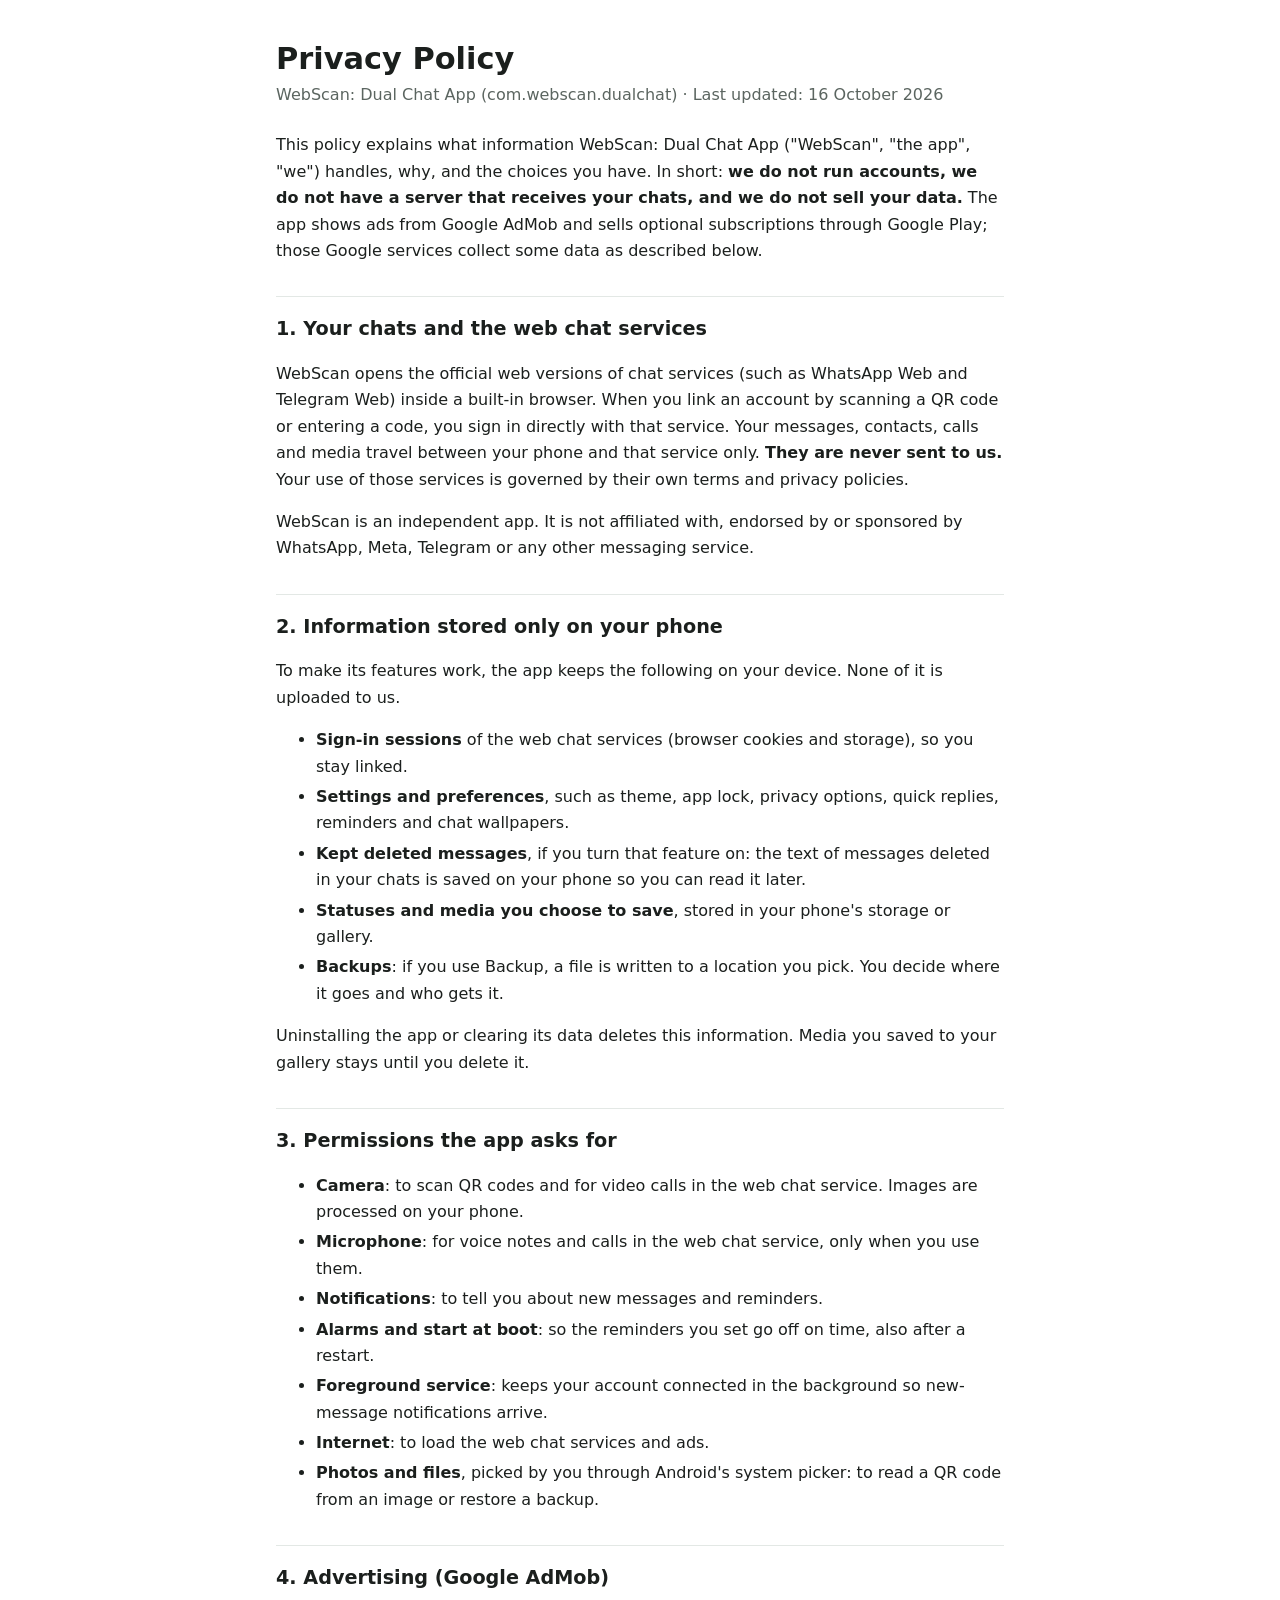
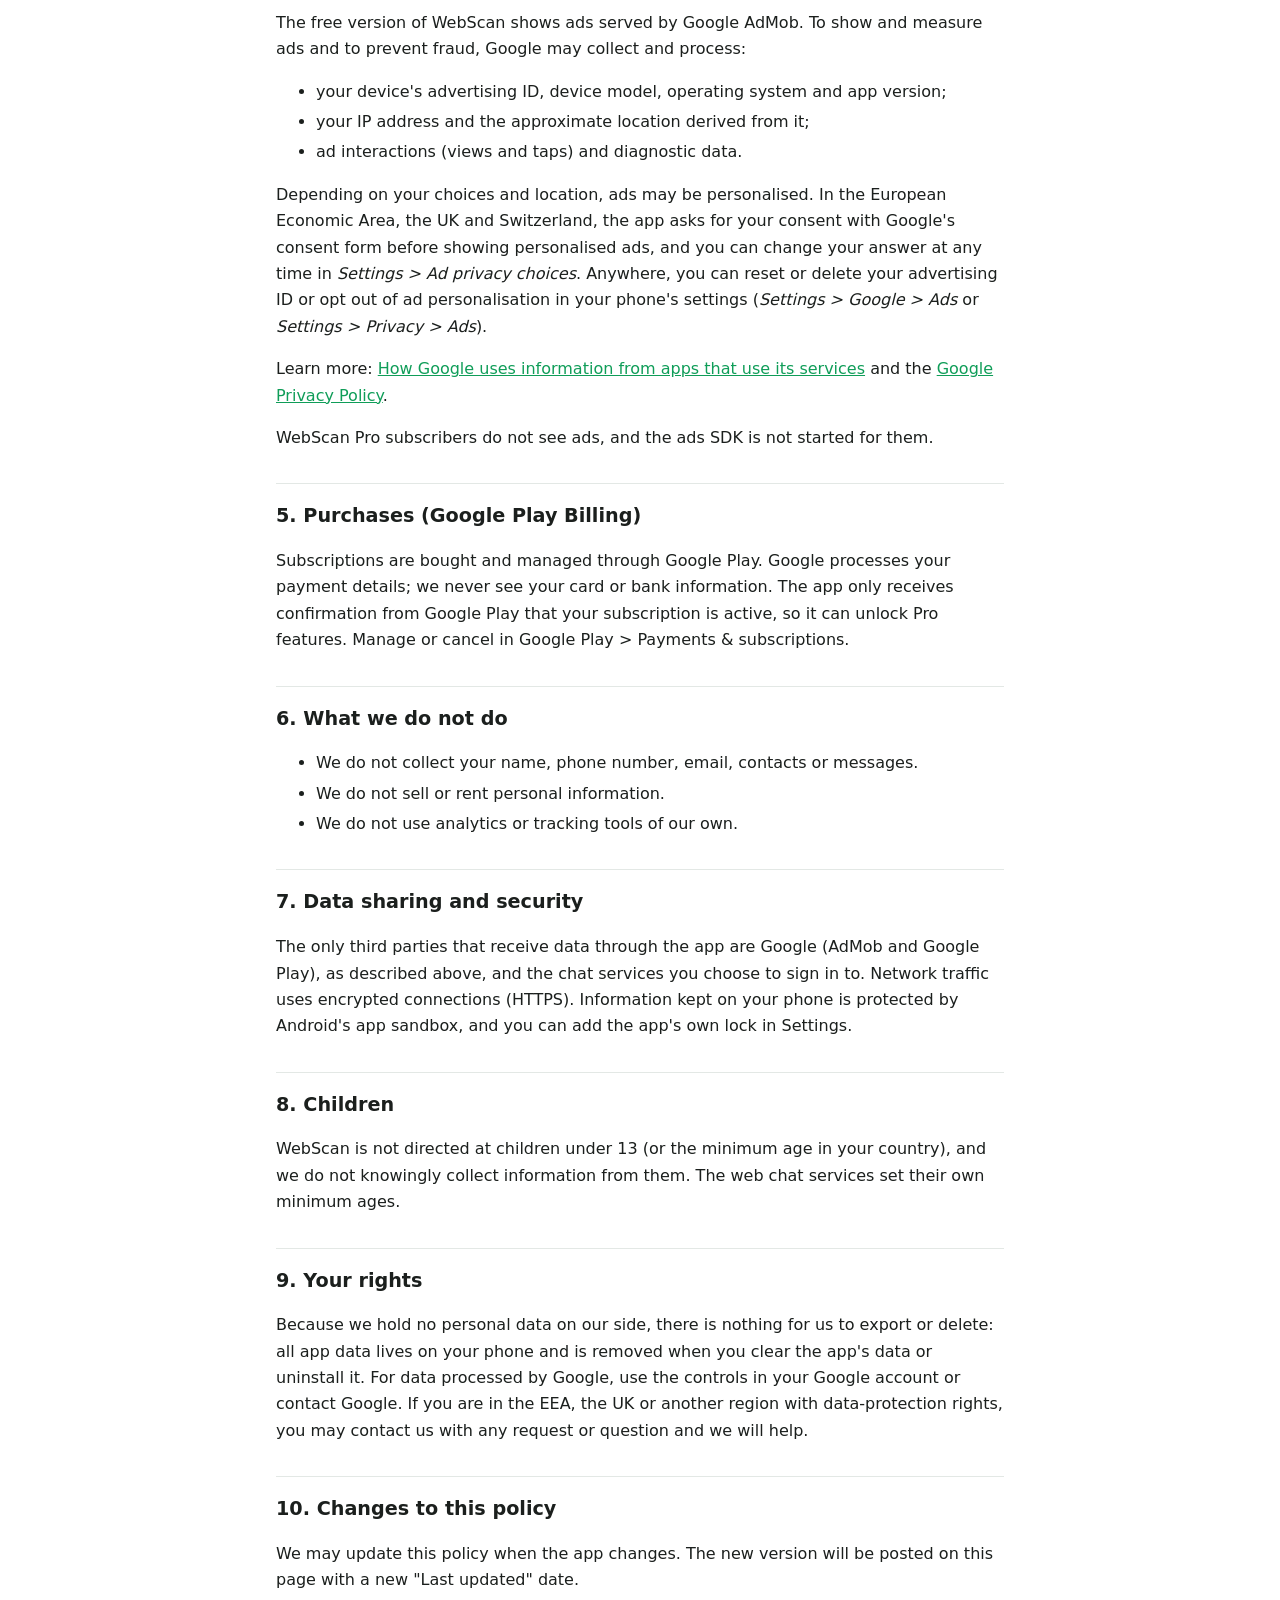
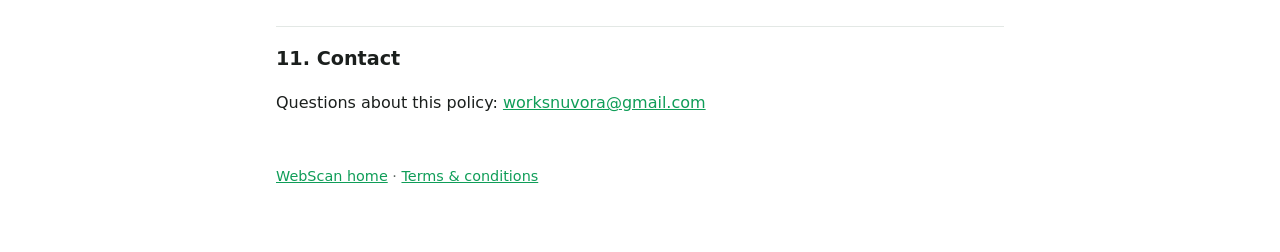
==== privacy-policy.html @ 8d680292 "Privacy policy, terms and home page for WebScan: Dual Chat App Co-Authored-By: Claude Opus 5.5 <nore" ====
<!doctype html>
<html lang="en">
<head>
<meta charset="utf-8">
<meta name="viewport" content="width=device-width, initial-scale=1">
<title>Privacy Policy – WebScan</title>
<link rel="stylesheet" href="style.css">
</head>
<body>
<main>
<h1>Privacy Policy</h1>
<p class="meta">WebScan: Dual Chat App (com.webscan.dualchat) · Last updated: 16 October 2026</p>

<p>This policy explains what information WebScan: Dual Chat App ("WebScan", "the app", "we") handles, why, and the choices you have. In short: <strong>we do not run accounts, we do not have a server that receives your chats, and we do not sell your data.</strong> The app shows ads from Google AdMob and sells optional subscriptions through Google Play; those Google services collect some data as described below.</p>

<h2>1. Your chats and the web chat services</h2>
<p>WebScan opens the official web versions of chat services (such as WhatsApp Web and Telegram Web) inside a built-in browser. When you link an account by scanning a QR code or entering a code, you sign in directly with that service. Your messages, contacts, calls and media travel between your phone and that service only. <strong>They are never sent to us.</strong> Your use of those services is governed by their own terms and privacy policies.</p>
<p>WebScan is an independent app. It is not affiliated with, endorsed by or sponsored by WhatsApp, Meta, Telegram or any other messaging service.</p>

<h2>2. Information stored only on your phone</h2>
<p>To make its features work, the app keeps the following on your device. None of it is uploaded to us.</p>
<ul>
<li><strong>Sign-in sessions</strong> of the web chat services (browser cookies and storage), so you stay linked.</li>
<li><strong>Settings and preferences</strong>, such as theme, app lock, privacy options, quick replies, reminders and chat wallpapers.</li>
<li><strong>Kept deleted messages</strong>, if you turn that feature on: the text of messages deleted in your chats is saved on your phone so you can read it later.</li>
<li><strong>Statuses and media you choose to save</strong>, stored in your phone's storage or gallery.</li>
<li><strong>Backups</strong>: if you use Backup, a file is written to a location you pick. You decide where it goes and who gets it.</li>
</ul>
<p>Uninstalling the app or clearing its data deletes this information. Media you saved to your gallery stays until you delete it.</p>

<h2>3. Permissions the app asks for</h2>
<ul>
<li><strong>Camera</strong>: to scan QR codes and for video calls in the web chat service. Images are processed on your phone.</li>
<li><strong>Microphone</strong>: for voice notes and calls in the web chat service, only when you use them.</li>
<li><strong>Notifications</strong>: to tell you about new messages and reminders.</li>
<li><strong>Alarms and start at boot</strong>: so the reminders you set go off on time, also after a restart.</li>
<li><strong>Foreground service</strong>: keeps your account connected in the background so new-message notifications arrive.</li>
<li><strong>Internet</strong>: to load the web chat services and ads.</li>
<li><strong>Photos and files</strong>, picked by you through Android's system picker: to read a QR code from an image or restore a backup.</li>
</ul>

<h2>4. Advertising (Google AdMob)</h2>
<p>The free version of WebScan shows ads served by Google AdMob. To show and measure ads and to prevent fraud, Google may collect and process:</p>
<ul>
<li>your device's advertising ID, device model, operating system and app version;</li>
<li>your IP address and the approximate location derived from it;</li>
<li>ad interactions (views and taps) and diagnostic data.</li>
</ul>
<p>Depending on your choices and location, ads may be personalised. In the European Economic Area, the UK and Switzerland, the app asks for your consent with Google's consent form before showing personalised ads, and you can change your answer at any time in <em>Settings &gt; Ad privacy choices</em>. Anywhere, you can reset or delete your advertising ID or opt out of ad personalisation in your phone's settings (<em>Settings &gt; Google &gt; Ads</em> or <em>Settings &gt; Privacy &gt; Ads</em>).</p>
<p>Learn more: <a href="https://policies.google.com/technologies/partner-sites">How Google uses information from apps that use its services</a> and the <a href="https://policies.google.com/privacy">Google Privacy Policy</a>.</p>
<p>WebScan Pro subscribers do not see ads, and the ads SDK is not started for them.</p>

<h2>5. Purchases (Google Play Billing)</h2>
<p>Subscriptions are bought and managed through Google Play. Google processes your payment details; we never see your card or bank information. The app only receives confirmation from Google Play that your subscription is active, so it can unlock Pro features. Manage or cancel in Google Play &gt; Payments &amp; subscriptions.</p>

<h2>6. What we do not do</h2>
<ul>
<li>We do not collect your name, phone number, email, contacts or messages.</li>
<li>We do not sell or rent personal information.</li>
<li>We do not use analytics or tracking tools of our own.</li>
</ul>

<h2>7. Data sharing and security</h2>
<p>The only third parties that receive data through the app are Google (AdMob and Google Play), as described above, and the chat services you choose to sign in to. Network traffic uses encrypted connections (HTTPS). Information kept on your phone is protected by Android's app sandbox, and you can add the app's own lock in Settings.</p>

<h2>8. Children</h2>
<p>WebScan is not directed at children under 13 (or the minimum age in your country), and we do not knowingly collect information from them. The web chat services set their own minimum ages.</p>

<h2>9. Your rights</h2>
<p>Because we hold no personal data on our side, there is nothing for us to export or delete: all app data lives on your phone and is removed when you clear the app's data or uninstall it. For data processed by Google, use the controls in your Google account or contact Google. If you are in the EEA, the UK or another region with data-protection rights, you may contact us with any request or question and we will help.</p>

<h2>10. Changes to this policy</h2>
<p>We may update this policy when the app changes. The new version will be posted on this page with a new "Last updated" date.</p>

<h2>11. Contact</h2>
<p>Questions about this policy: <a href="mailto:worksnuvora@gmail.com">worksnuvora@gmail.com</a></p>

<footer><a href="index.html">WebScan home</a> · <a href="terms.html">Terms &amp; conditions</a></footer>
</main>
</body>
</html>
---- style.css ----
:root{--bg:#ffffff;--fg:#1b1f1d;--muted:#5b6560;--accent:#0f9d58;--line:#e3e8e5}
@media (prefers-color-scheme:dark){:root{--bg:#101412;--fg:#e6ebe8;--muted:#9aa6a0;--accent:#3ddc84;--line:#26302b}}
*{box-sizing:border-box}
body{margin:0;background:var(--bg);color:var(--fg);font:16px/1.65 system-ui,-apple-system,"Segoe UI",Roboto,sans-serif}
main{max-width:760px;margin:0 auto;padding:40px 16px 64px}
h1{font-size:1.9rem;line-height:1.25;margin:0 0 4px}
h2{font-size:1.2rem;margin:32px 0 8px;padding-top:16px;border-top:1px solid var(--line)}
.meta{color:var(--muted);margin:0 0 24px}
a{color:var(--accent)}
li{margin:4px 0}
footer{margin-top:48px;color:var(--muted);font-size:.9rem}
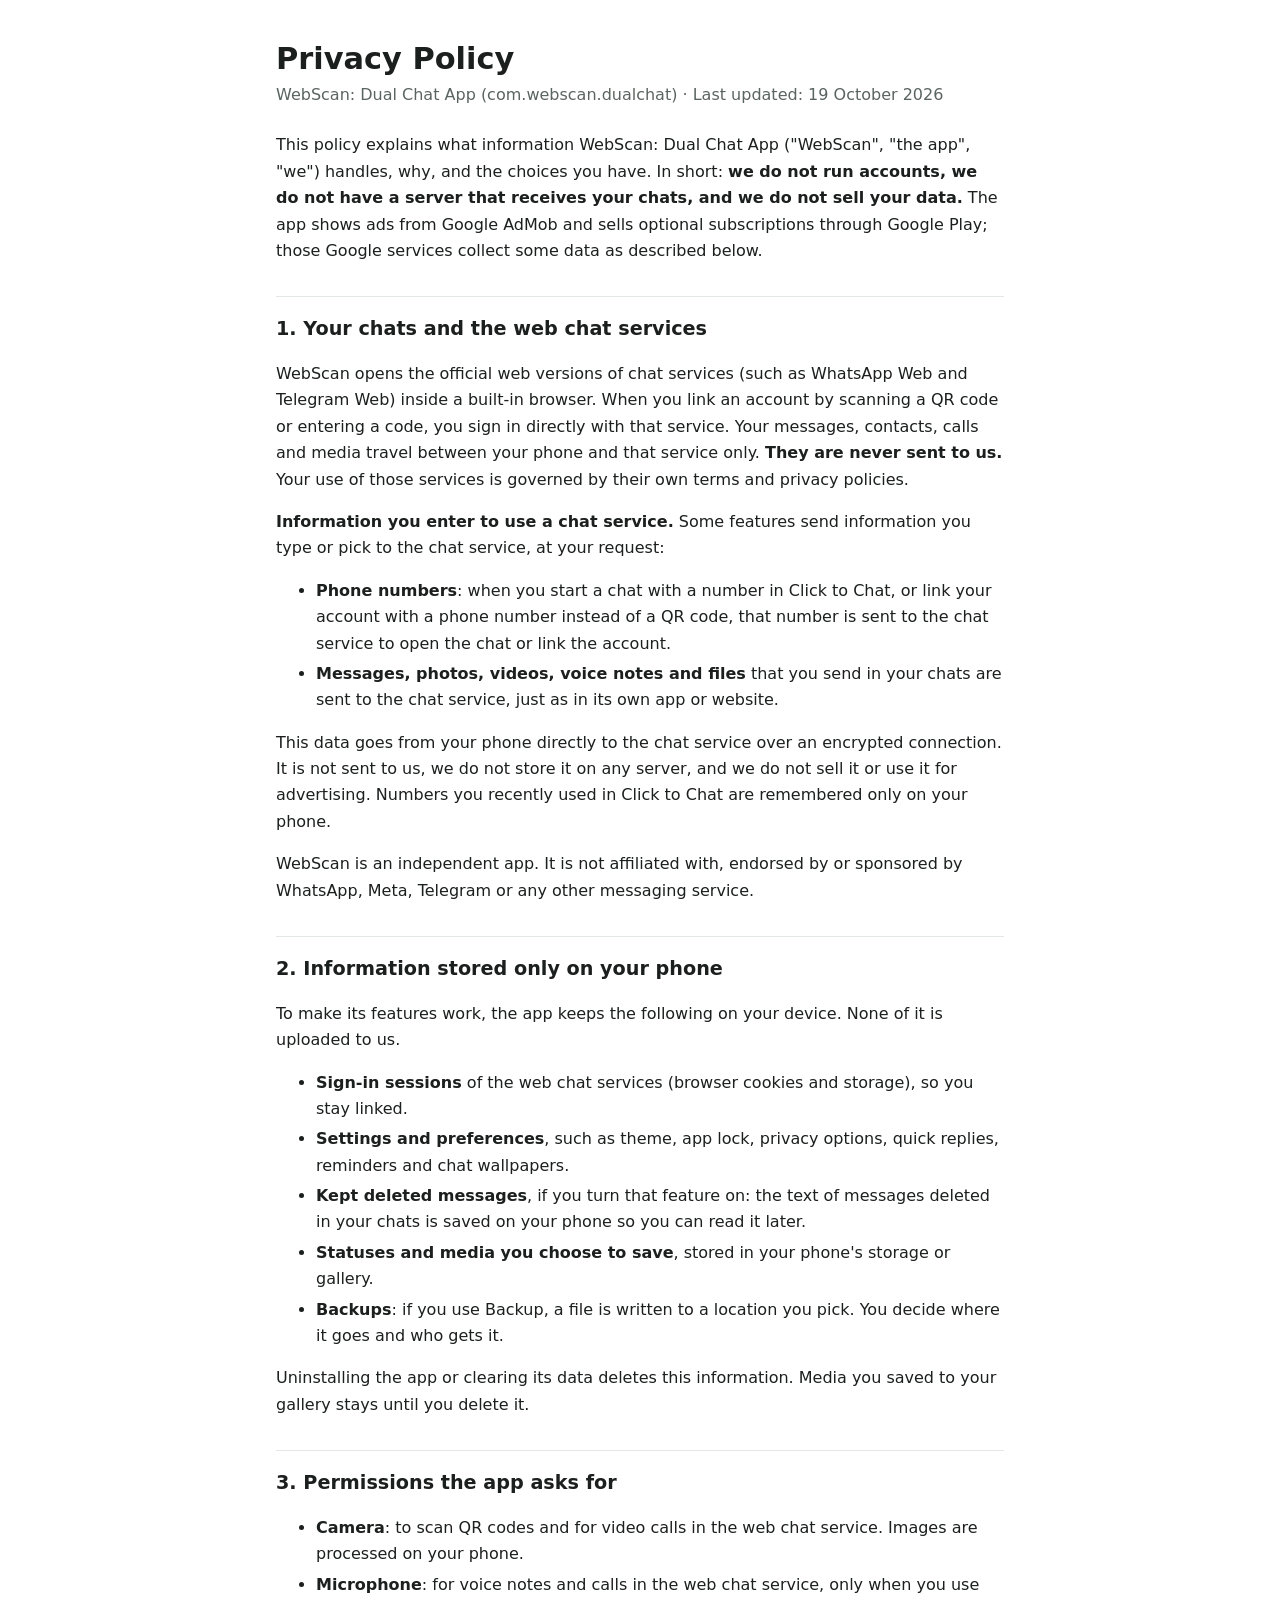
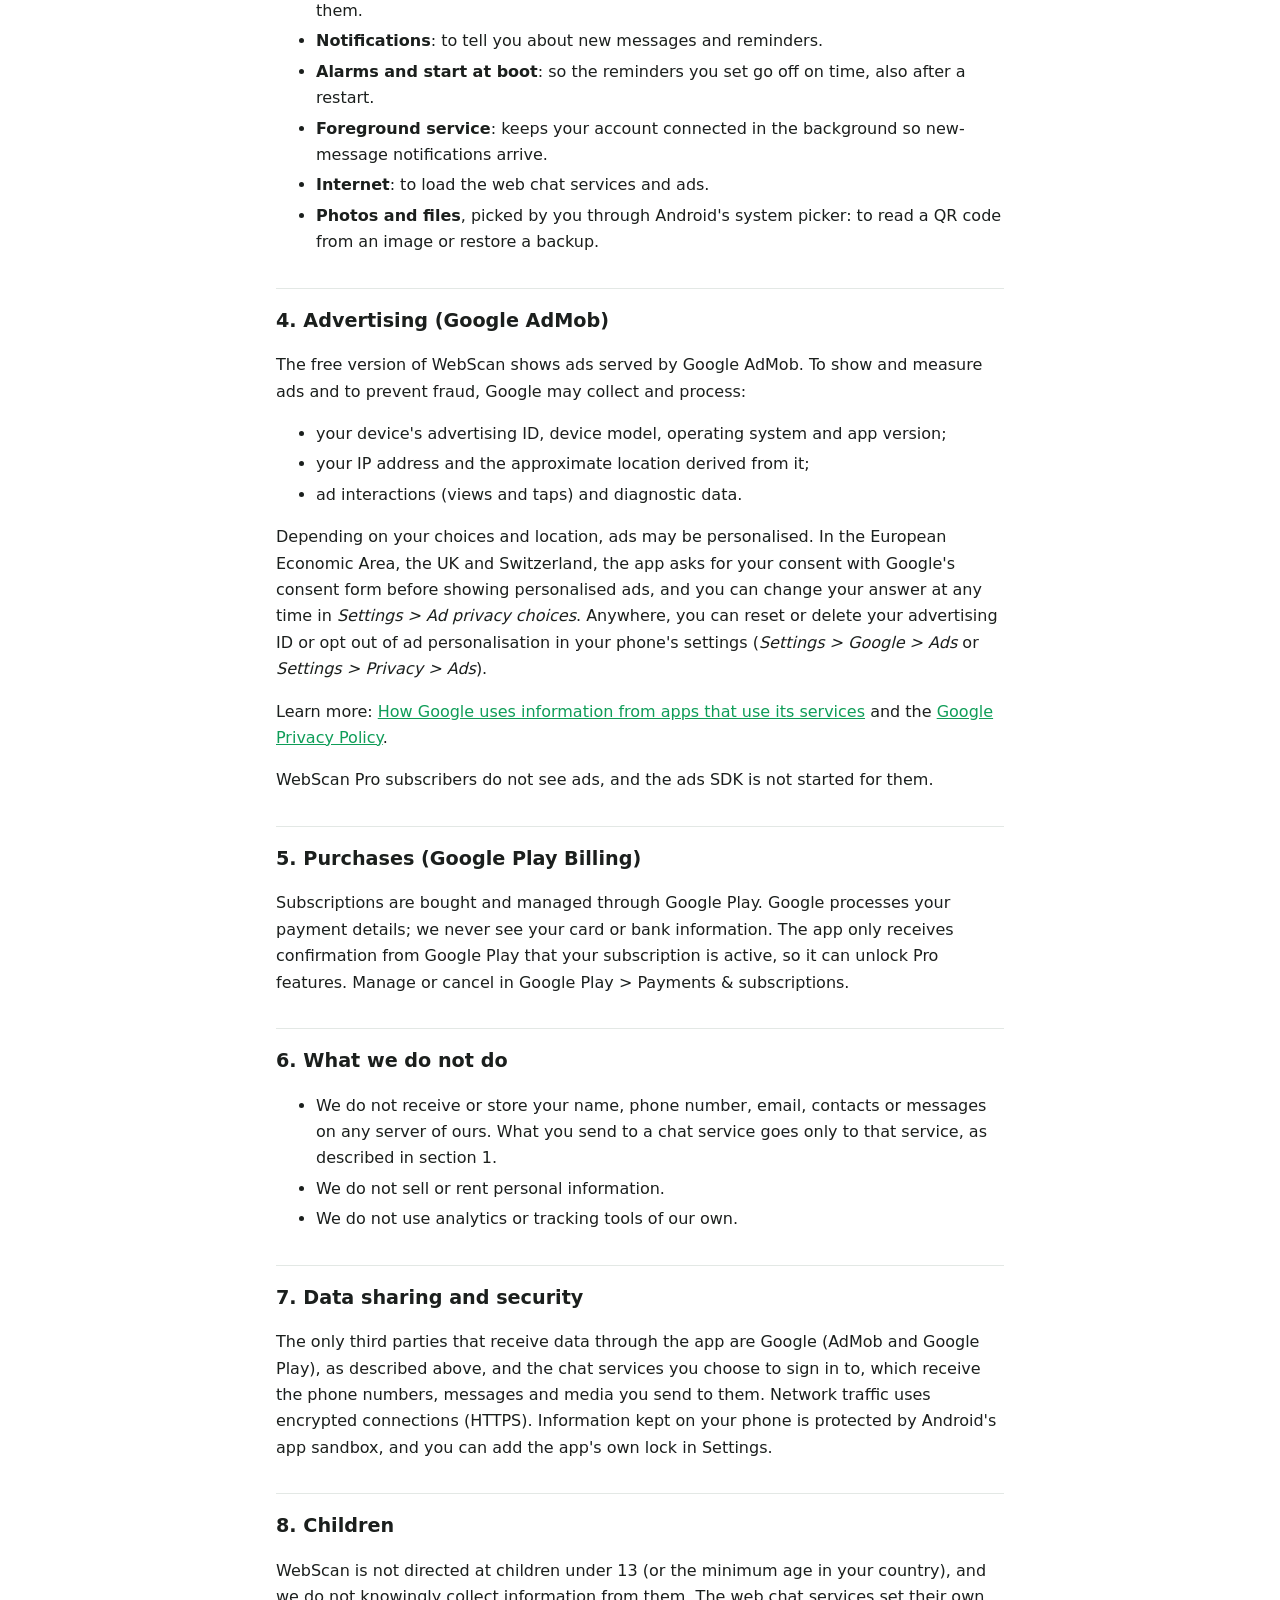
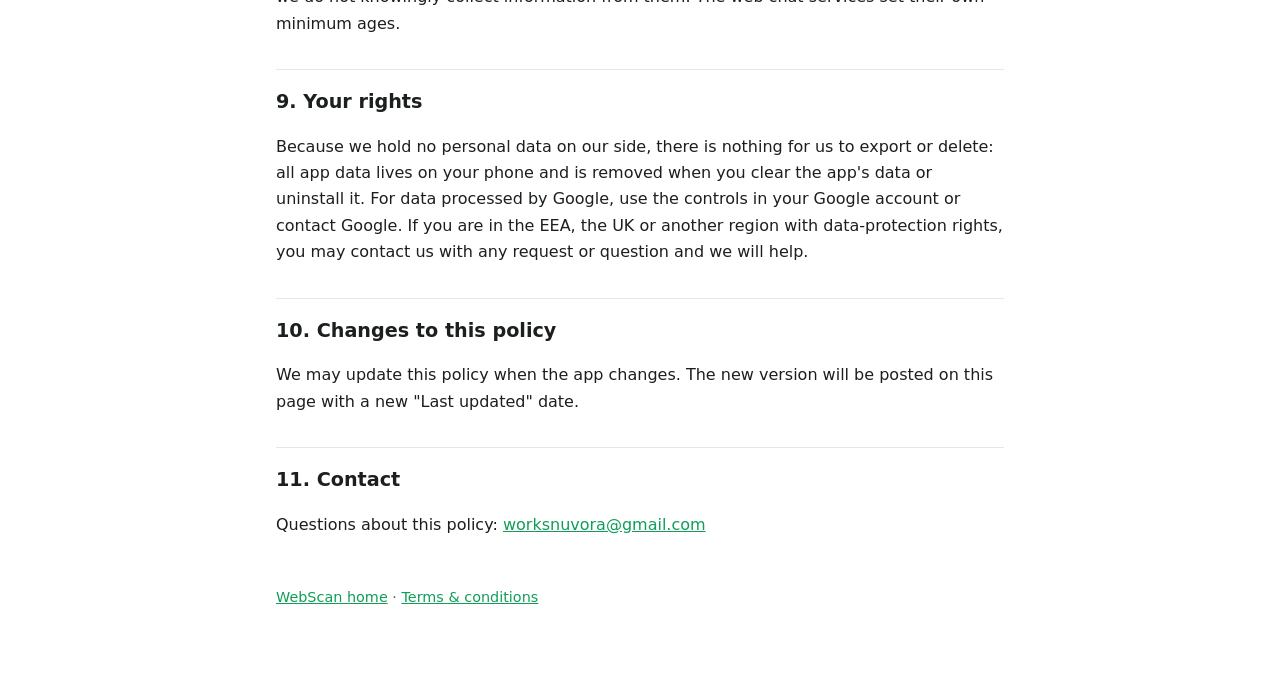
==== commit 6543e03d: "Privacy policy: disclose phone numbers, messages and media sent to the chat service at the user's re" ====
--- a/privacy-policy.html
+++ b/privacy-policy.html
@@ -9,12 +9,18 @@
 <body>
 <main>
 <h1>Privacy Policy</h1>
-<p class="meta">WebScan: Dual Chat App (com.webscan.dualchat) · Last updated: 16 October 2026</p>
+<p class="meta">WebScan: Dual Chat App (com.webscan.dualchat) · Last updated: 19 October 2026</p>
 
 <p>This policy explains what information WebScan: Dual Chat App ("WebScan", "the app", "we") handles, why, and the choices you have. In short: <strong>we do not run accounts, we do not have a server that receives your chats, and we do not sell your data.</strong> The app shows ads from Google AdMob and sells optional subscriptions through Google Play; those Google services collect some data as described below.</p>
 
 <h2>1. Your chats and the web chat services</h2>
 <p>WebScan opens the official web versions of chat services (such as WhatsApp Web and Telegram Web) inside a built-in browser. When you link an account by scanning a QR code or entering a code, you sign in directly with that service. Your messages, contacts, calls and media travel between your phone and that service only. <strong>They are never sent to us.</strong> Your use of those services is governed by their own terms and privacy policies.</p>
+<p><strong>Information you enter to use a chat service.</strong> Some features send information you type or pick to the chat service, at your request:</p>
+<ul>
+<li><strong>Phone numbers</strong>: when you start a chat with a number in Click to Chat, or link your account with a phone number instead of a QR code, that number is sent to the chat service to open the chat or link the account.</li>
+<li><strong>Messages, photos, videos, voice notes and files</strong> that you send in your chats are sent to the chat service, just as in its own app or website.</li>
+</ul>
+<p>This data goes from your phone directly to the chat service over an encrypted connection. It is not sent to us, we do not store it on any server, and we do not sell it or use it for advertising. Numbers you recently used in Click to Chat are remembered only on your phone.</p>
 <p>WebScan is an independent app. It is not affiliated with, endorsed by or sponsored by WhatsApp, Meta, Telegram or any other messaging service.</p>
 
 <h2>2. Information stored only on your phone</h2>
@@ -55,13 +61,13 @@
 
 <h2>6. What we do not do</h2>
 <ul>
-<li>We do not collect your name, phone number, email, contacts or messages.</li>
+<li>We do not receive or store your name, phone number, email, contacts or messages on any server of ours. What you send to a chat service goes only to that service, as described in section 1.</li>
 <li>We do not sell or rent personal information.</li>
 <li>We do not use analytics or tracking tools of our own.</li>
 </ul>
 
 <h2>7. Data sharing and security</h2>
-<p>The only third parties that receive data through the app are Google (AdMob and Google Play), as described above, and the chat services you choose to sign in to. Network traffic uses encrypted connections (HTTPS). Information kept on your phone is protected by Android's app sandbox, and you can add the app's own lock in Settings.</p>
+<p>The only third parties that receive data through the app are Google (AdMob and Google Play), as described above, and the chat services you choose to sign in to, which receive the phone numbers, messages and media you send to them. Network traffic uses encrypted connections (HTTPS). Information kept on your phone is protected by Android's app sandbox, and you can add the app's own lock in Settings.</p>
 
 <h2>8. Children</h2>
 <p>WebScan is not directed at children under 13 (or the minimum age in your country), and we do not knowingly collect information from them. The web chat services set their own minimum ages.</p>
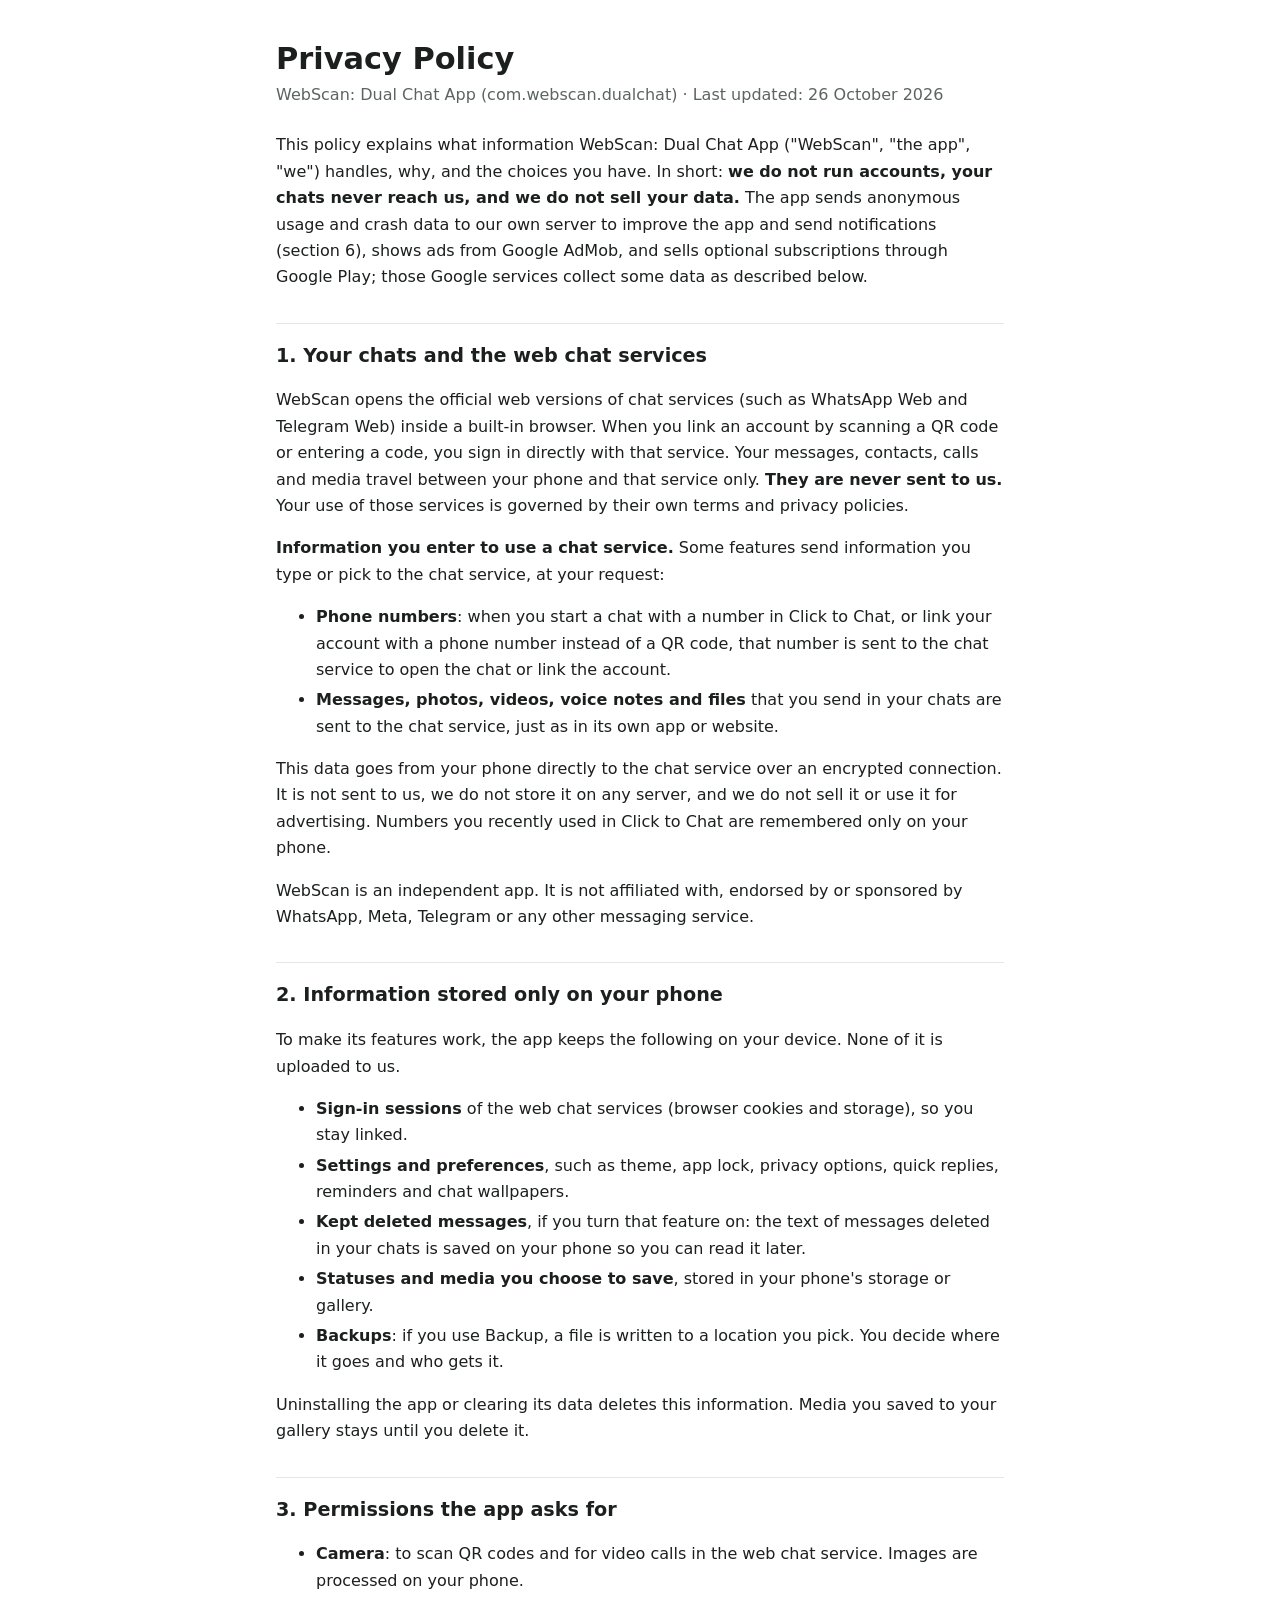
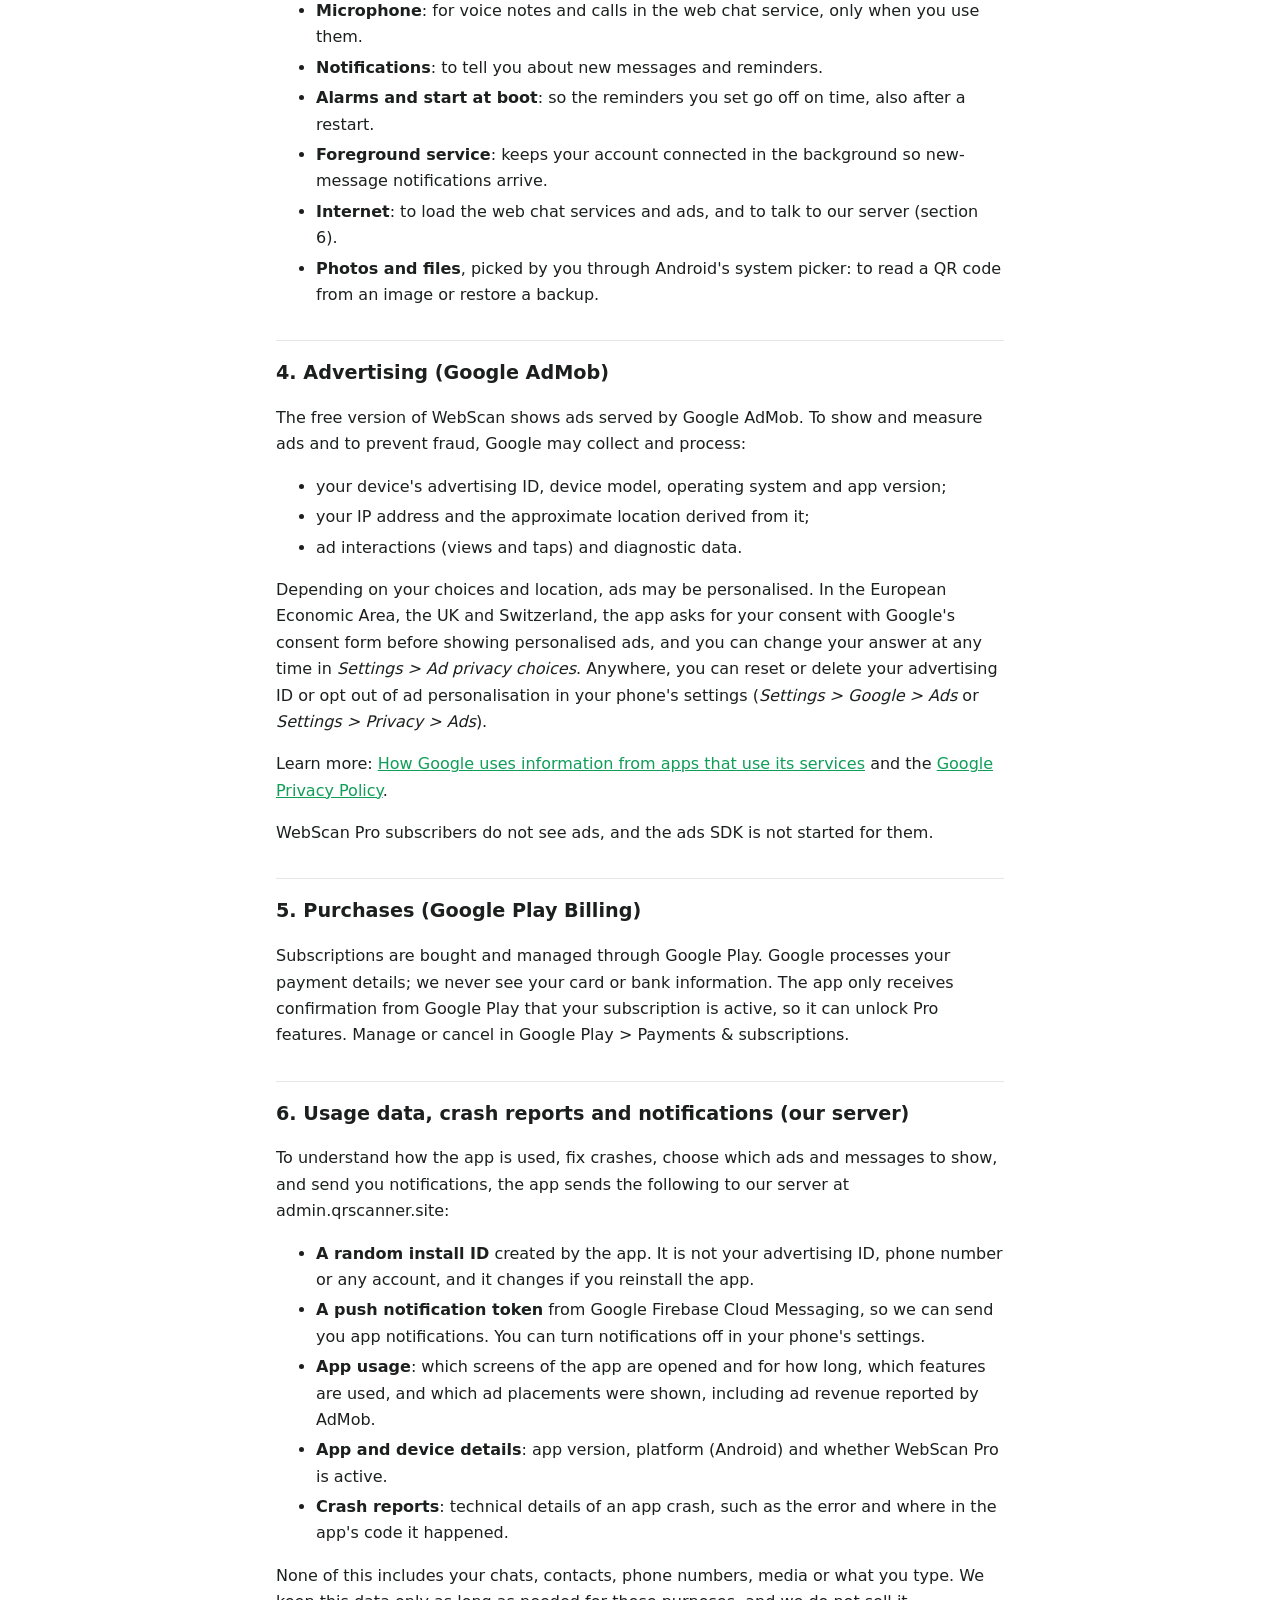
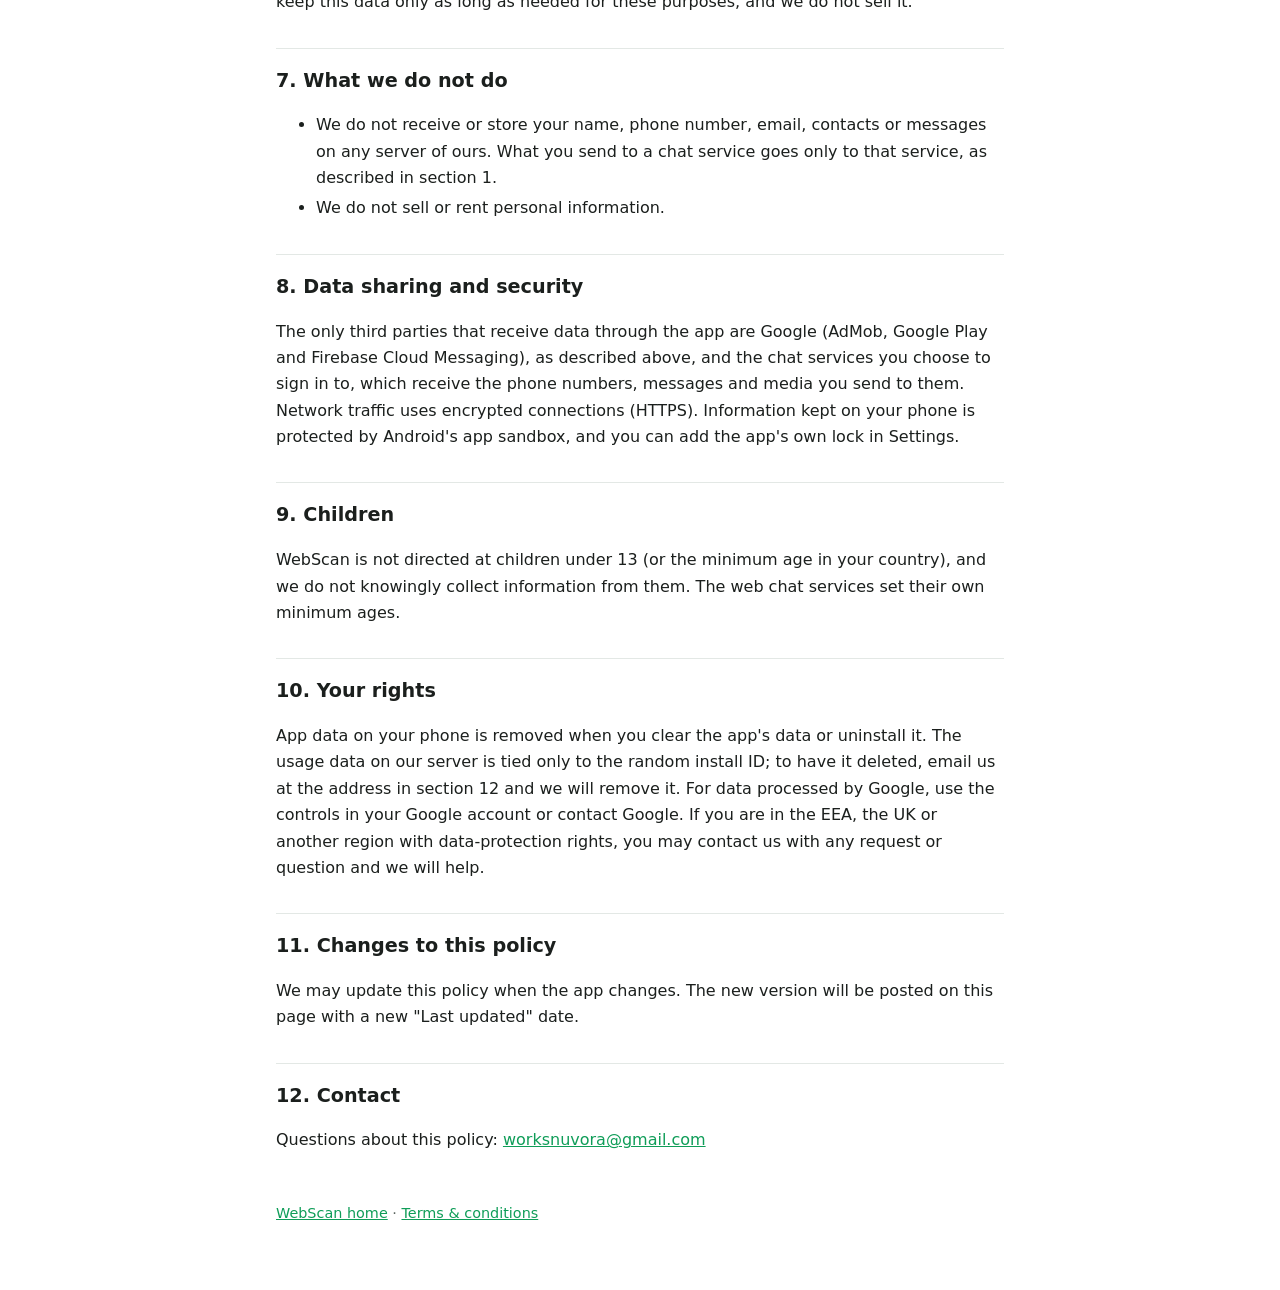
==== commit ef61cb19: "Privacy policy: usage data, crash reports and push notifications sent to the app's server Co-Authore" ====
--- a/privacy-policy.html
+++ b/privacy-policy.html
@@ -9,9 +9,9 @@
 <body>
 <main>
 <h1>Privacy Policy</h1>
-<p class="meta">WebScan: Dual Chat App (com.webscan.dualchat) · Last updated: 19 October 2026</p>
+<p class="meta">WebScan: Dual Chat App (com.webscan.dualchat) · Last updated: 26 October 2026</p>
 
-<p>This policy explains what information WebScan: Dual Chat App ("WebScan", "the app", "we") handles, why, and the choices you have. In short: <strong>we do not run accounts, we do not have a server that receives your chats, and we do not sell your data.</strong> The app shows ads from Google AdMob and sells optional subscriptions through Google Play; those Google services collect some data as described below.</p>
+<p>This policy explains what information WebScan: Dual Chat App ("WebScan", "the app", "we") handles, why, and the choices you have. In short: <strong>we do not run accounts, your chats never reach us, and we do not sell your data.</strong> The app sends anonymous usage and crash data to our own server to improve the app and send notifications (section 6), shows ads from Google AdMob, and sells optional subscriptions through Google Play; those Google services collect some data as described below.</p>
 
 <h2>1. Your chats and the web chat services</h2>
 <p>WebScan opens the official web versions of chat services (such as WhatsApp Web and Telegram Web) inside a built-in browser. When you link an account by scanning a QR code or entering a code, you sign in directly with that service. Your messages, contacts, calls and media travel between your phone and that service only. <strong>They are never sent to us.</strong> Your use of those services is governed by their own terms and privacy policies.</p>
@@ -41,7 +41,7 @@
 <li><strong>Notifications</strong>: to tell you about new messages and reminders.</li>
 <li><strong>Alarms and start at boot</strong>: so the reminders you set go off on time, also after a restart.</li>
 <li><strong>Foreground service</strong>: keeps your account connected in the background so new-message notifications arrive.</li>
-<li><strong>Internet</strong>: to load the web chat services and ads.</li>
+<li><strong>Internet</strong>: to load the web chat services and ads, and to talk to our server (section 6).</li>
 <li><strong>Photos and files</strong>, picked by you through Android's system picker: to read a QR code from an image or restore a backup.</li>
 </ul>
 
@@ -59,26 +59,36 @@
 <h2>5. Purchases (Google Play Billing)</h2>
 <p>Subscriptions are bought and managed through Google Play. Google processes your payment details; we never see your card or bank information. The app only receives confirmation from Google Play that your subscription is active, so it can unlock Pro features. Manage or cancel in Google Play &gt; Payments &amp; subscriptions.</p>
 
-<h2>6. What we do not do</h2>
+<h2>6. Usage data, crash reports and notifications (our server)</h2>
+<p>To understand how the app is used, fix crashes, choose which ads and messages to show, and send you notifications, the app sends the following to our server at admin.qrscanner.site:</p>
+<ul>
+<li><strong>A random install ID</strong> created by the app. It is not your advertising ID, phone number or any account, and it changes if you reinstall the app.</li>
+<li><strong>A push notification token</strong> from Google Firebase Cloud Messaging, so we can send you app notifications. You can turn notifications off in your phone's settings.</li>
+<li><strong>App usage</strong>: which screens of the app are opened and for how long, which features are used, and which ad placements were shown, including ad revenue reported by AdMob.</li>
+<li><strong>App and device details</strong>: app version, platform (Android) and whether WebScan Pro is active.</li>
+<li><strong>Crash reports</strong>: technical details of an app crash, such as the error and where in the app's code it happened.</li>
+</ul>
+<p>None of this includes your chats, contacts, phone numbers, media or what you type. We keep this data only as long as needed for these purposes, and we do not sell it.</p>
+
+<h2>7. What we do not do</h2>
 <ul>
 <li>We do not receive or store your name, phone number, email, contacts or messages on any server of ours. What you send to a chat service goes only to that service, as described in section 1.</li>
 <li>We do not sell or rent personal information.</li>
-<li>We do not use analytics or tracking tools of our own.</li>
 </ul>
 
-<h2>7. Data sharing and security</h2>
-<p>The only third parties that receive data through the app are Google (AdMob and Google Play), as described above, and the chat services you choose to sign in to, which receive the phone numbers, messages and media you send to them. Network traffic uses encrypted connections (HTTPS). Information kept on your phone is protected by Android's app sandbox, and you can add the app's own lock in Settings.</p>
+<h2>8. Data sharing and security</h2>
+<p>The only third parties that receive data through the app are Google (AdMob, Google Play and Firebase Cloud Messaging), as described above, and the chat services you choose to sign in to, which receive the phone numbers, messages and media you send to them. Network traffic uses encrypted connections (HTTPS). Information kept on your phone is protected by Android's app sandbox, and you can add the app's own lock in Settings.</p>
 
-<h2>8. Children</h2>
+<h2>9. Children</h2>
 <p>WebScan is not directed at children under 13 (or the minimum age in your country), and we do not knowingly collect information from them. The web chat services set their own minimum ages.</p>
 
-<h2>9. Your rights</h2>
-<p>Because we hold no personal data on our side, there is nothing for us to export or delete: all app data lives on your phone and is removed when you clear the app's data or uninstall it. For data processed by Google, use the controls in your Google account or contact Google. If you are in the EEA, the UK or another region with data-protection rights, you may contact us with any request or question and we will help.</p>
+<h2>10. Your rights</h2>
+<p>App data on your phone is removed when you clear the app's data or uninstall it. The usage data on our server is tied only to the random install ID; to have it deleted, email us at the address in section 12 and we will remove it. For data processed by Google, use the controls in your Google account or contact Google. If you are in the EEA, the UK or another region with data-protection rights, you may contact us with any request or question and we will help.</p>
 
-<h2>10. Changes to this policy</h2>
+<h2>11. Changes to this policy</h2>
 <p>We may update this policy when the app changes. The new version will be posted on this page with a new "Last updated" date.</p>
 
-<h2>11. Contact</h2>
+<h2>12. Contact</h2>
 <p>Questions about this policy: <a href="mailto:worksnuvora@gmail.com">worksnuvora@gmail.com</a></p>
 
 <footer><a href="index.html">WebScan home</a> · <a href="terms.html">Terms &amp; conditions</a></footer>
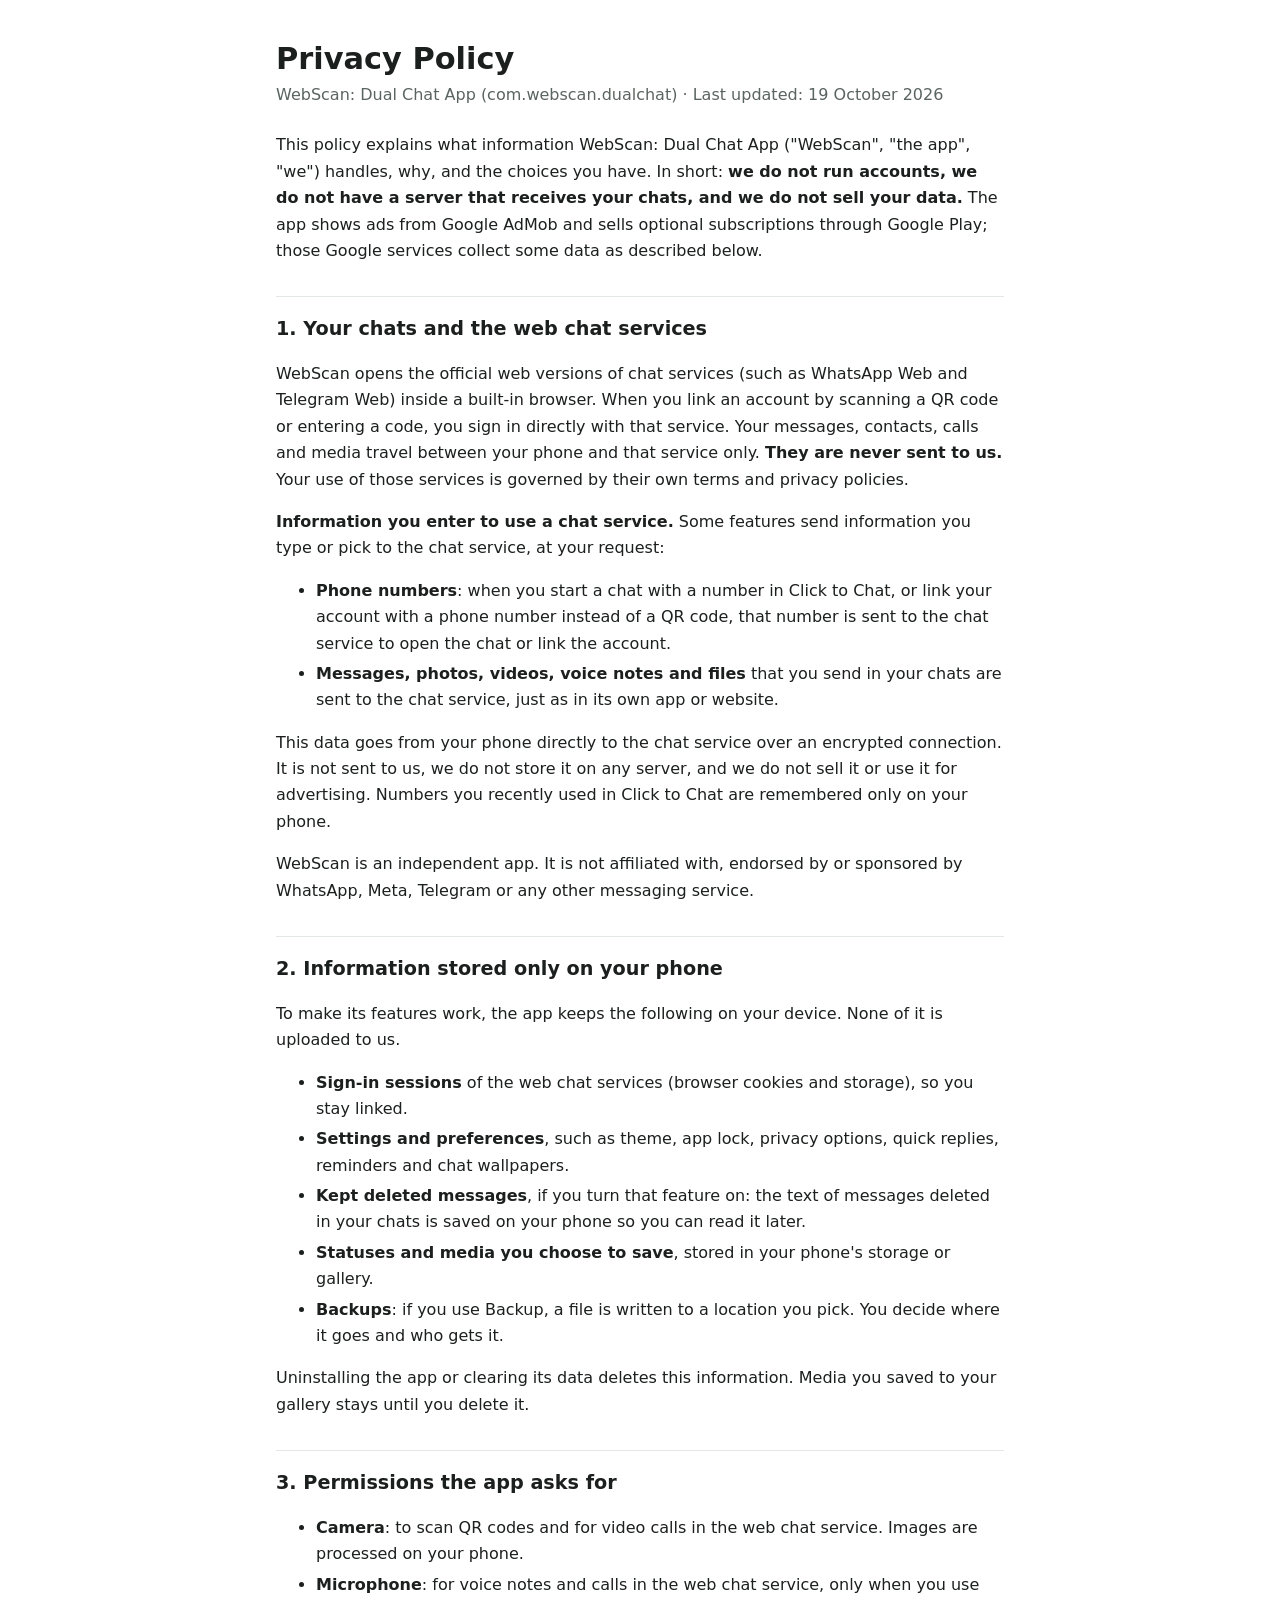
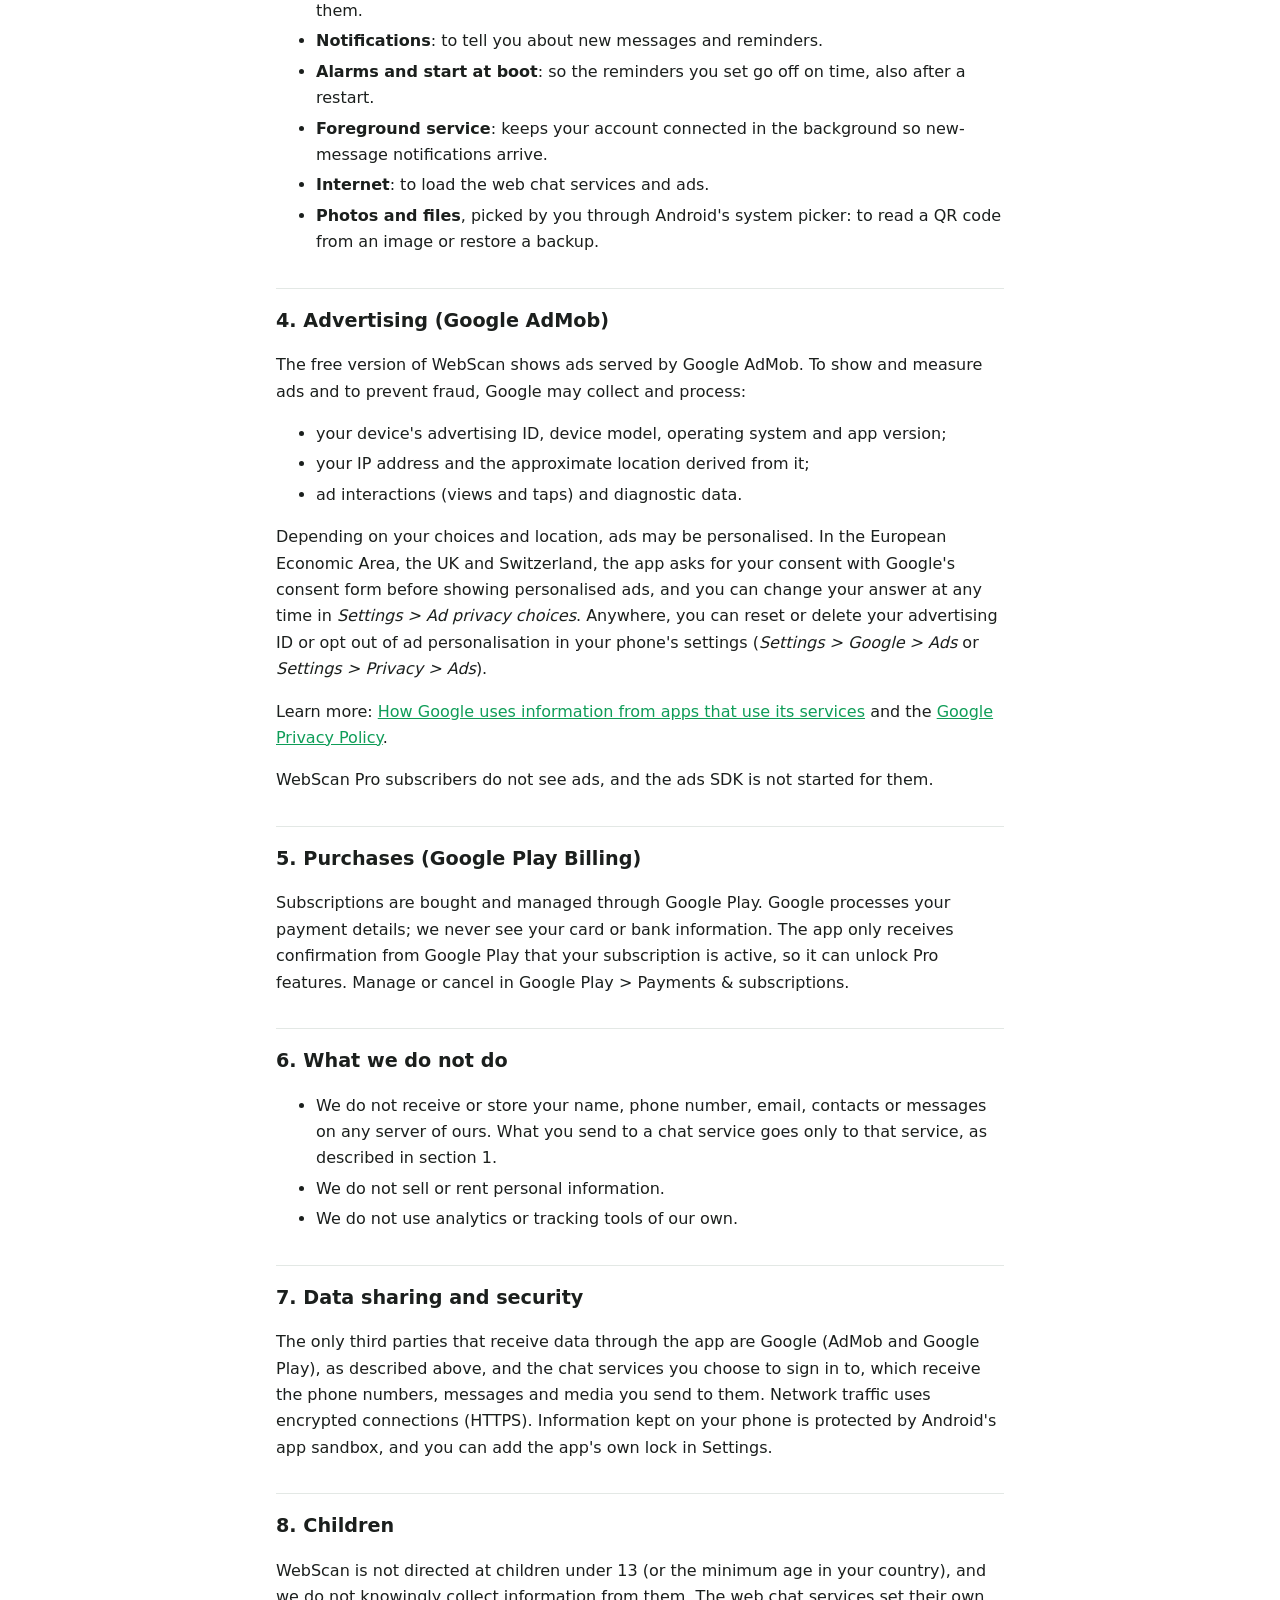
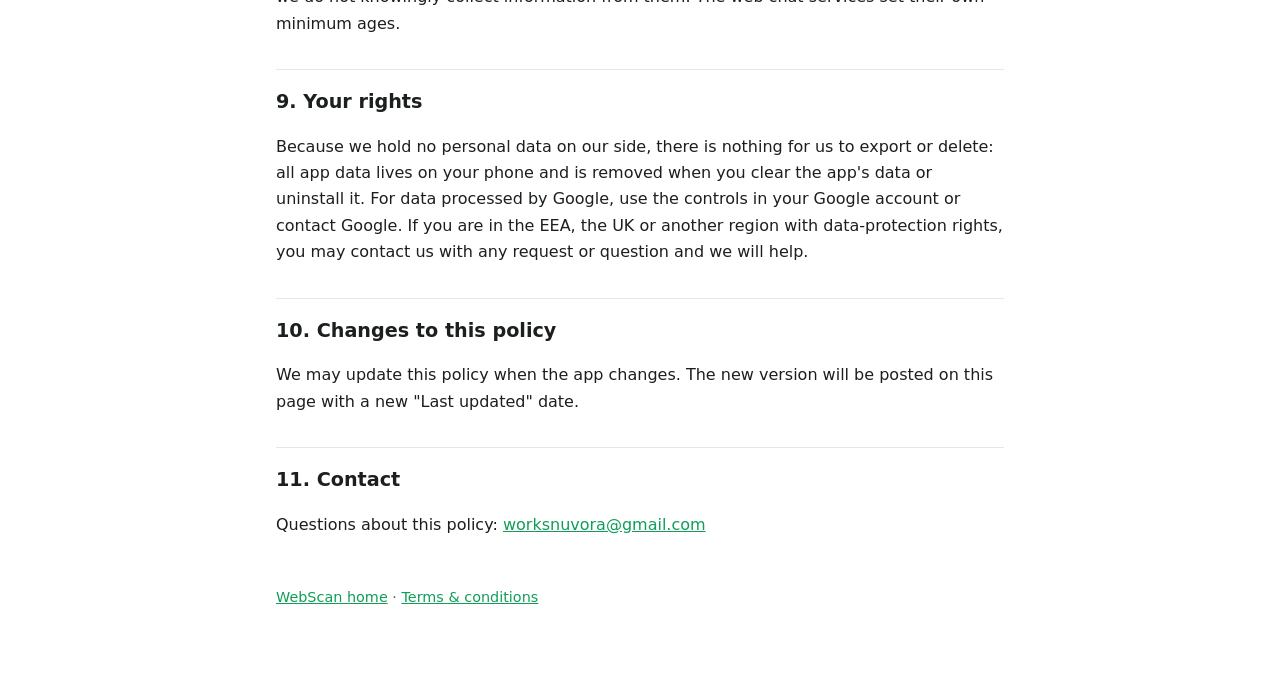
==== commit 77272356: "Revert "Privacy policy: usage data, crash reports and push notifications sent to the app's server" T" ====
--- a/privacy-policy.html
+++ b/privacy-policy.html
@@ -9,9 +9,9 @@
 <body>
 <main>
 <h1>Privacy Policy</h1>
-<p class="meta">WebScan: Dual Chat App (com.webscan.dualchat) · Last updated: 26 October 2026</p>
+<p class="meta">WebScan: Dual Chat App (com.webscan.dualchat) · Last updated: 19 October 2026</p>
 
-<p>This policy explains what information WebScan: Dual Chat App ("WebScan", "the app", "we") handles, why, and the choices you have. In short: <strong>we do not run accounts, your chats never reach us, and we do not sell your data.</strong> The app sends anonymous usage and crash data to our own server to improve the app and send notifications (section 6), shows ads from Google AdMob, and sells optional subscriptions through Google Play; those Google services collect some data as described below.</p>
+<p>This policy explains what information WebScan: Dual Chat App ("WebScan", "the app", "we") handles, why, and the choices you have. In short: <strong>we do not run accounts, we do not have a server that receives your chats, and we do not sell your data.</strong> The app shows ads from Google AdMob and sells optional subscriptions through Google Play; those Google services collect some data as described below.</p>
 
 <h2>1. Your chats and the web chat services</h2>
 <p>WebScan opens the official web versions of chat services (such as WhatsApp Web and Telegram Web) inside a built-in browser. When you link an account by scanning a QR code or entering a code, you sign in directly with that service. Your messages, contacts, calls and media travel between your phone and that service only. <strong>They are never sent to us.</strong> Your use of those services is governed by their own terms and privacy policies.</p>
@@ -41,7 +41,7 @@
 <li><strong>Notifications</strong>: to tell you about new messages and reminders.</li>
 <li><strong>Alarms and start at boot</strong>: so the reminders you set go off on time, also after a restart.</li>
 <li><strong>Foreground service</strong>: keeps your account connected in the background so new-message notifications arrive.</li>
-<li><strong>Internet</strong>: to load the web chat services and ads, and to talk to our server (section 6).</li>
+<li><strong>Internet</strong>: to load the web chat services and ads.</li>
 <li><strong>Photos and files</strong>, picked by you through Android's system picker: to read a QR code from an image or restore a backup.</li>
 </ul>
 
@@ -59,36 +59,26 @@
 <h2>5. Purchases (Google Play Billing)</h2>
 <p>Subscriptions are bought and managed through Google Play. Google processes your payment details; we never see your card or bank information. The app only receives confirmation from Google Play that your subscription is active, so it can unlock Pro features. Manage or cancel in Google Play &gt; Payments &amp; subscriptions.</p>
 
-<h2>6. Usage data, crash reports and notifications (our server)</h2>
-<p>To understand how the app is used, fix crashes, choose which ads and messages to show, and send you notifications, the app sends the following to our server at admin.qrscanner.site:</p>
-<ul>
-<li><strong>A random install ID</strong> created by the app. It is not your advertising ID, phone number or any account, and it changes if you reinstall the app.</li>
-<li><strong>A push notification token</strong> from Google Firebase Cloud Messaging, so we can send you app notifications. You can turn notifications off in your phone's settings.</li>
-<li><strong>App usage</strong>: which screens of the app are opened and for how long, which features are used, and which ad placements were shown, including ad revenue reported by AdMob.</li>
-<li><strong>App and device details</strong>: app version, platform (Android) and whether WebScan Pro is active.</li>
-<li><strong>Crash reports</strong>: technical details of an app crash, such as the error and where in the app's code it happened.</li>
-</ul>
-<p>None of this includes your chats, contacts, phone numbers, media or what you type. We keep this data only as long as needed for these purposes, and we do not sell it.</p>
-
-<h2>7. What we do not do</h2>
+<h2>6. What we do not do</h2>
 <ul>
 <li>We do not receive or store your name, phone number, email, contacts or messages on any server of ours. What you send to a chat service goes only to that service, as described in section 1.</li>
 <li>We do not sell or rent personal information.</li>
+<li>We do not use analytics or tracking tools of our own.</li>
 </ul>
 
-<h2>8. Data sharing and security</h2>
-<p>The only third parties that receive data through the app are Google (AdMob, Google Play and Firebase Cloud Messaging), as described above, and the chat services you choose to sign in to, which receive the phone numbers, messages and media you send to them. Network traffic uses encrypted connections (HTTPS). Information kept on your phone is protected by Android's app sandbox, and you can add the app's own lock in Settings.</p>
+<h2>7. Data sharing and security</h2>
+<p>The only third parties that receive data through the app are Google (AdMob and Google Play), as described above, and the chat services you choose to sign in to, which receive the phone numbers, messages and media you send to them. Network traffic uses encrypted connections (HTTPS). Information kept on your phone is protected by Android's app sandbox, and you can add the app's own lock in Settings.</p>
 
-<h2>9. Children</h2>
+<h2>8. Children</h2>
 <p>WebScan is not directed at children under 13 (or the minimum age in your country), and we do not knowingly collect information from them. The web chat services set their own minimum ages.</p>
 
-<h2>10. Your rights</h2>
-<p>App data on your phone is removed when you clear the app's data or uninstall it. The usage data on our server is tied only to the random install ID; to have it deleted, email us at the address in section 12 and we will remove it. For data processed by Google, use the controls in your Google account or contact Google. If you are in the EEA, the UK or another region with data-protection rights, you may contact us with any request or question and we will help.</p>
+<h2>9. Your rights</h2>
+<p>Because we hold no personal data on our side, there is nothing for us to export or delete: all app data lives on your phone and is removed when you clear the app's data or uninstall it. For data processed by Google, use the controls in your Google account or contact Google. If you are in the EEA, the UK or another region with data-protection rights, you may contact us with any request or question and we will help.</p>
 
-<h2>11. Changes to this policy</h2>
+<h2>10. Changes to this policy</h2>
 <p>We may update this policy when the app changes. The new version will be posted on this page with a new "Last updated" date.</p>
 
-<h2>12. Contact</h2>
+<h2>11. Contact</h2>
 <p>Questions about this policy: <a href="mailto:worksnuvora@gmail.com">worksnuvora@gmail.com</a></p>
 
 <footer><a href="index.html">WebScan home</a> · <a href="terms.html">Terms &amp; conditions</a></footer>
